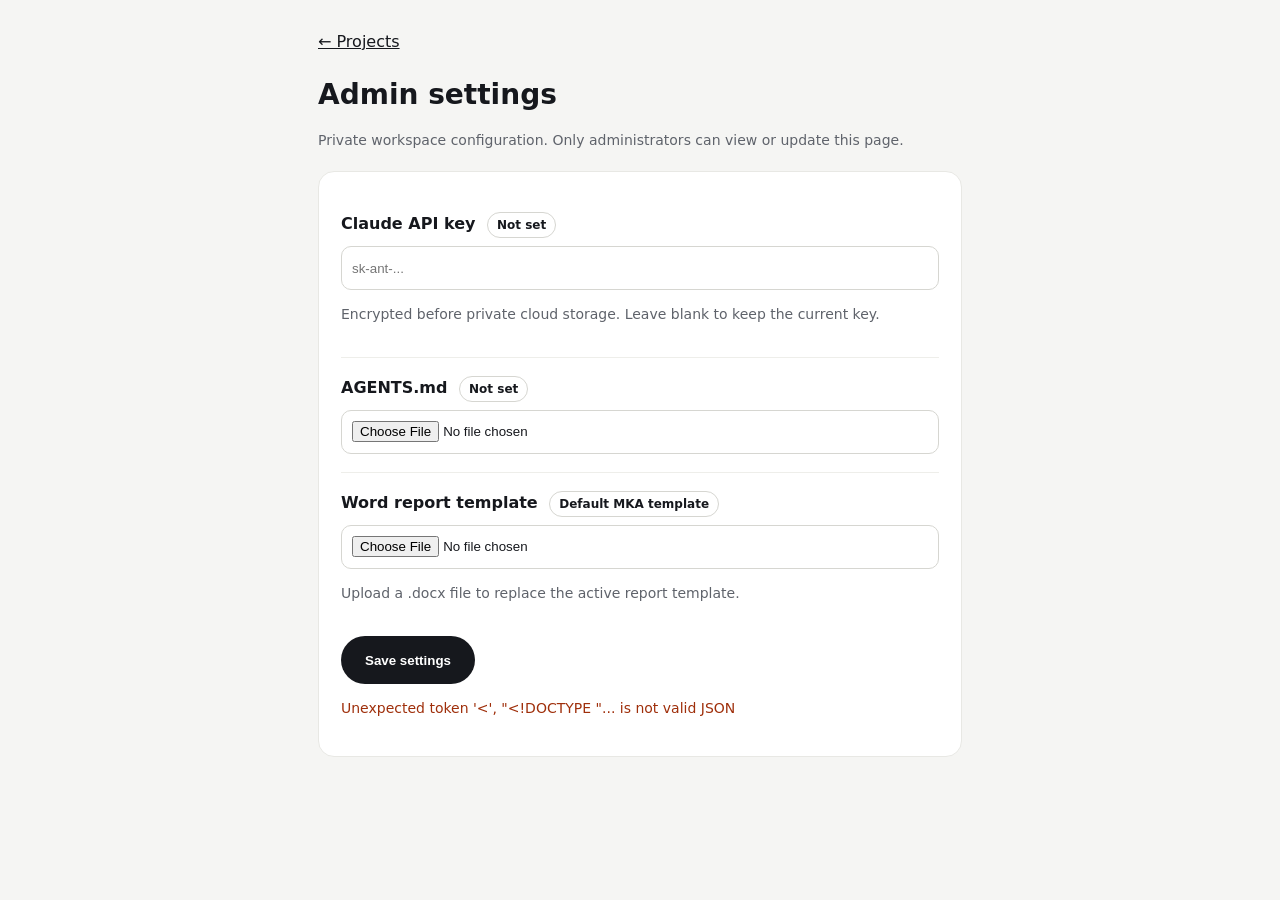
==== webapp/templates/cloud_admin.html @ 57e41309 "Redesign mobile capture and add AI report delivery" ====
<!doctype html><html lang="en"><head><meta charset="utf-8"><meta name="viewport" content="width=device-width,initial-scale=1"><title>Admin settings - MKA Site Visit Buddy</title><style>:root{font:16px/1.5 Inter,system-ui;color:#16181d;background:#f5f5f3}*{box-sizing:border-box}body{margin:0}main{max-width:680px;margin:auto;padding:30px 18px}a{color:#16181d}.card{background:#fff;border:1px solid #e8e8e4;border-radius:16px;padding:22px;margin:20px 0}h1{font-size:28px;margin:20px 0 4px}h2{font-size:16px;margin:0 0 6px}.muted{color:#5f636b;font-size:14px}.field{padding:18px 0;border-top:1px solid #eeeeea}.field:first-of-type{border-top:0}label{display:block;font-weight:650;margin-bottom:8px}input{width:100%;min-height:44px;border:1px solid #d6d6d1;border-radius:10px;padding:10px}button{min-height:48px;border:0;border-radius:999px;background:#16181d;color:#fff;padding:0 24px;font-weight:650;cursor:pointer}.status{font-size:14px;min-height:22px}.saved{color:#5f636b}.error{color:#9f2f0b}.badge{display:inline-block;border:1px solid #d6d6d1;border-radius:999px;padding:3px 9px;font-size:12px;margin-left:6px}</style></head><body><main><a href="/">&larr; Projects</a><h1>Admin settings</h1><p class="muted">Private workspace configuration. Only administrators can view or update this page.</p><form class="card" id="settings"><div class="field"><label for="api-key">Claude API key <span class="badge" id="secret-status">Not set</span></label><input id="api-key" name="api_key" type="password" autocomplete="off" placeholder="sk-ant-..."><p class="muted">Encrypted before private cloud storage. Leave blank to keep the current key.</p></div><div class="field"><label for="agents">AGENTS.md <span class="badge" id="agents-status">Not set</span></label><input id="agents" name="agents" type="file" accept=".md,text/markdown"></div><div class="field"><label for="template">Word report template <span class="badge" id="template-status">Default MKA template</span></label><input id="template" name="template" type="file" accept=".docx,application/vnd.openxmlformats-officedocument.wordprocessingml.document"><p class="muted">Upload a .docx file to replace the active report template.</p></div><button id="save">Save settings</button><p class="status" id="message" role="status"></p></form></main><script>
const form=document.querySelector("#settings"),message=document.querySelector("#message");async function status(){const response=await fetch("/api/admin/settings");const data=await response.json();if(!response.ok)throw new Error(data.error);document.querySelector("#secret-status").textContent=data.secret?"Configured":"Not set";document.querySelector("#agents-status").textContent=data.agents?"Uploaded":"Not set";document.querySelector("#template-status").textContent=data.template?"Custom template":"Default MKA template"}form.onsubmit=async event=>{event.preventDefault();const button=document.querySelector("#save");button.disabled=true;message.className="status";message.textContent="Saving...";try{const response=await fetch("/api/admin/settings",{method:"POST",body:new FormData(form)}),data=await response.json();if(!response.ok)throw new Error(data.error);message.className="status saved";message.textContent=data.message;form.reset();await status()}catch(error){message.className="status error";message.textContent=error.message}finally{button.disabled=false}};status().catch(error=>{message.className="status error";message.textContent=error.message});
</script></body></html>
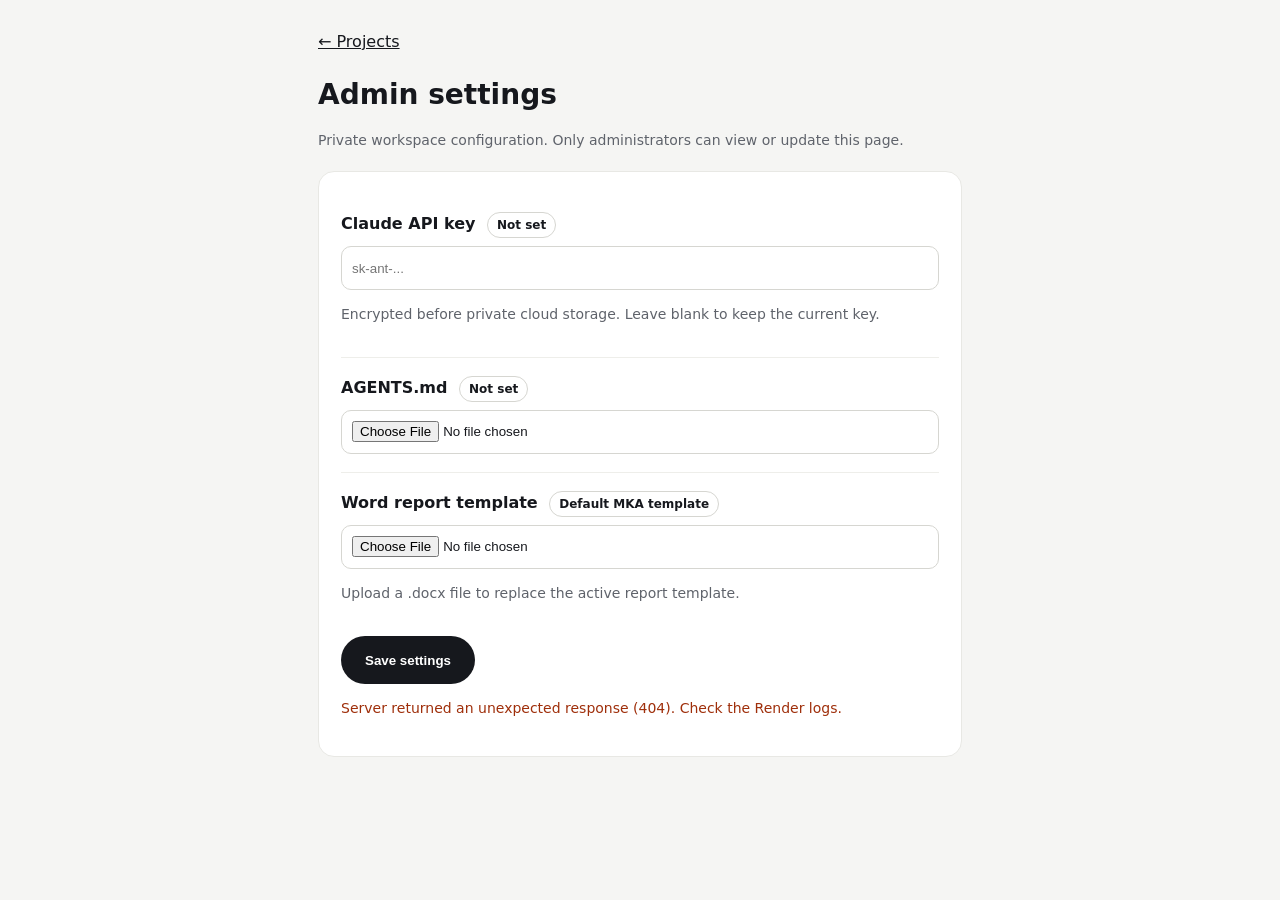
==== commit 9ee9f42a: "Return JSON errors from admin settings API" ====
--- a/webapp/templates/cloud_admin.html
+++ b/webapp/templates/cloud_admin.html
@@ -1,3 +1,3 @@
 <!doctype html><html lang="en"><head><meta charset="utf-8"><meta name="viewport" content="width=device-width,initial-scale=1"><title>Admin settings - MKA Site Visit Buddy</title><style>:root{font:16px/1.5 Inter,system-ui;color:#16181d;background:#f5f5f3}*{box-sizing:border-box}body{margin:0}main{max-width:680px;margin:auto;padding:30px 18px}a{color:#16181d}.card{background:#fff;border:1px solid #e8e8e4;border-radius:16px;padding:22px;margin:20px 0}h1{font-size:28px;margin:20px 0 4px}h2{font-size:16px;margin:0 0 6px}.muted{color:#5f636b;font-size:14px}.field{padding:18px 0;border-top:1px solid #eeeeea}.field:first-of-type{border-top:0}label{display:block;font-weight:650;margin-bottom:8px}input{width:100%;min-height:44px;border:1px solid #d6d6d1;border-radius:10px;padding:10px}button{min-height:48px;border:0;border-radius:999px;background:#16181d;color:#fff;padding:0 24px;font-weight:650;cursor:pointer}.status{font-size:14px;min-height:22px}.saved{color:#5f636b}.error{color:#9f2f0b}.badge{display:inline-block;border:1px solid #d6d6d1;border-radius:999px;padding:3px 9px;font-size:12px;margin-left:6px}</style></head><body><main><a href="/">&larr; Projects</a><h1>Admin settings</h1><p class="muted">Private workspace configuration. Only administrators can view or update this page.</p><form class="card" id="settings"><div class="field"><label for="api-key">Claude API key <span class="badge" id="secret-status">Not set</span></label><input id="api-key" name="api_key" type="password" autocomplete="off" placeholder="sk-ant-..."><p class="muted">Encrypted before private cloud storage. Leave blank to keep the current key.</p></div><div class="field"><label for="agents">AGENTS.md <span class="badge" id="agents-status">Not set</span></label><input id="agents" name="agents" type="file" accept=".md,text/markdown"></div><div class="field"><label for="template">Word report template <span class="badge" id="template-status">Default MKA template</span></label><input id="template" name="template" type="file" accept=".docx,application/vnd.openxmlformats-officedocument.wordprocessingml.document"><p class="muted">Upload a .docx file to replace the active report template.</p></div><button id="save">Save settings</button><p class="status" id="message" role="status"></p></form></main><script>
-const form=document.querySelector("#settings"),message=document.querySelector("#message");async function status(){const response=await fetch("/api/admin/settings");const data=await response.json();if(!response.ok)throw new Error(data.error);document.querySelector("#secret-status").textContent=data.secret?"Configured":"Not set";document.querySelector("#agents-status").textContent=data.agents?"Uploaded":"Not set";document.querySelector("#template-status").textContent=data.template?"Custom template":"Default MKA template"}form.onsubmit=async event=>{event.preventDefault();const button=document.querySelector("#save");button.disabled=true;message.className="status";message.textContent="Saving...";try{const response=await fetch("/api/admin/settings",{method:"POST",body:new FormData(form)}),data=await response.json();if(!response.ok)throw new Error(data.error);message.className="status saved";message.textContent=data.message;form.reset();await status()}catch(error){message.className="status error";message.textContent=error.message}finally{button.disabled=false}};status().catch(error=>{message.className="status error";message.textContent=error.message});
+const form=document.querySelector("#settings"),message=document.querySelector("#message");async function decode(response){const text=await response.text();let data;try{data=JSON.parse(text)}catch(_error){throw new Error(response.status===401?"Your session expired. Sign in again.":"Server returned an unexpected response ("+response.status+"). Check the Render logs.")}if(!response.ok)throw new Error(data.error||"Request failed");return data}async function status(){const response=await fetch("/api/admin/settings");const data=await decode(response);document.querySelector("#secret-status").textContent=data.secret?"Configured":"Not set";document.querySelector("#agents-status").textContent=data.agents?"Uploaded":"Not set";document.querySelector("#template-status").textContent=data.template?"Custom template":"Default MKA template"}form.onsubmit=async event=>{event.preventDefault();const button=document.querySelector("#save");button.disabled=true;message.className="status";message.textContent="Saving...";try{const response=await fetch("/api/admin/settings",{method:"POST",body:new FormData(form)}),data=await decode(response);message.className="status saved";message.textContent=data.message;form.reset();await status()}catch(error){message.className="status error";message.textContent=error.message}finally{button.disabled=false}};status().catch(error=>{message.className="status error";message.textContent=error.message});
 </script></body></html>
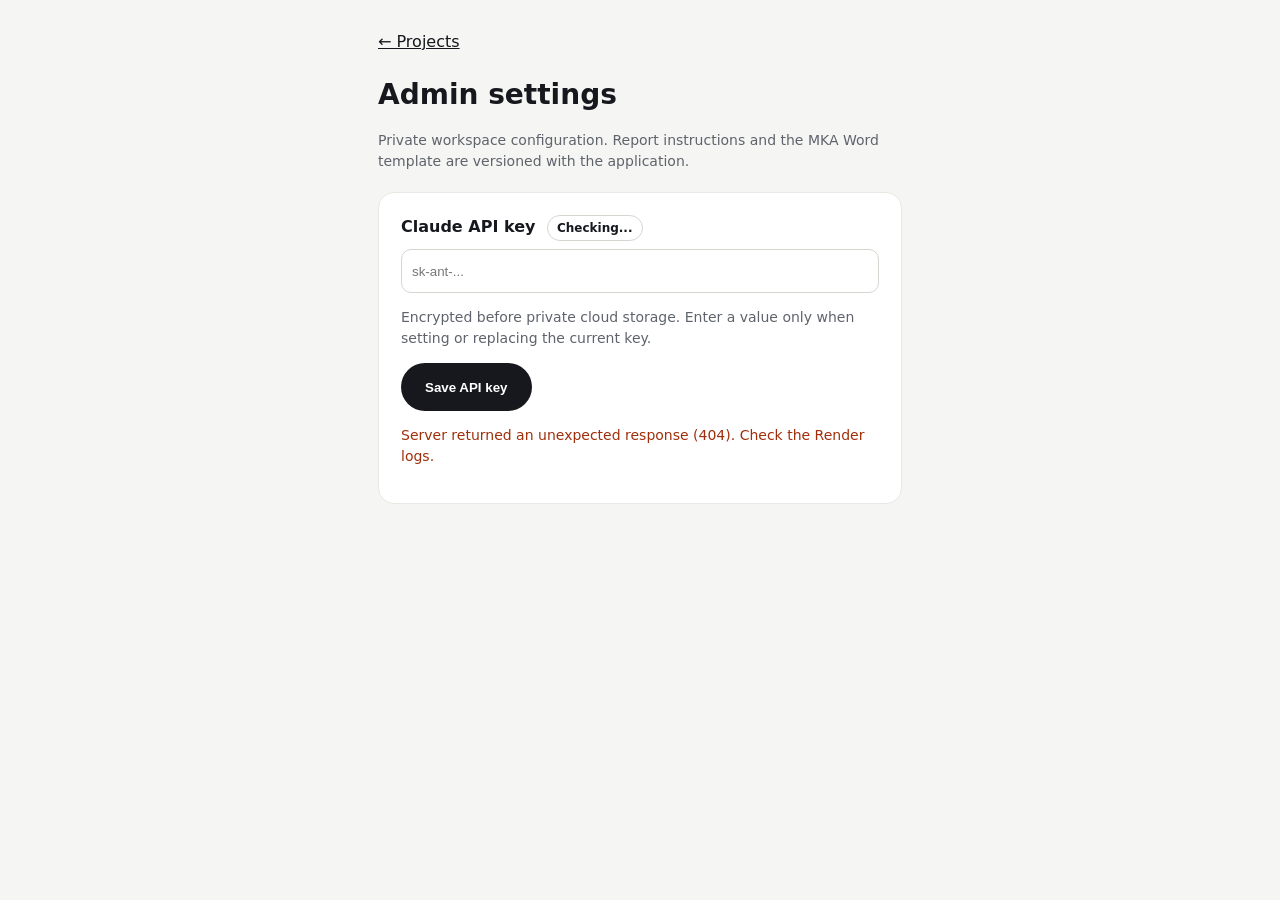
==== commit 64f565a1: "Version report instructions and template with app" ====
--- a/webapp/templates/cloud_admin.html
+++ b/webapp/templates/cloud_admin.html
@@ -1,3 +1,3 @@
-<!doctype html><html lang="en"><head><meta charset="utf-8"><meta name="viewport" content="width=device-width,initial-scale=1"><title>Admin settings - MKA Site Visit Buddy</title><style>:root{font:16px/1.5 Inter,system-ui;color:#16181d;background:#f5f5f3}*{box-sizing:border-box}body{margin:0}main{max-width:680px;margin:auto;padding:30px 18px}a{color:#16181d}.card{background:#fff;border:1px solid #e8e8e4;border-radius:16px;padding:22px;margin:20px 0}h1{font-size:28px;margin:20px 0 4px}h2{font-size:16px;margin:0 0 6px}.muted{color:#5f636b;font-size:14px}.field{padding:18px 0;border-top:1px solid #eeeeea}.field:first-of-type{border-top:0}label{display:block;font-weight:650;margin-bottom:8px}input{width:100%;min-height:44px;border:1px solid #d6d6d1;border-radius:10px;padding:10px}button{min-height:48px;border:0;border-radius:999px;background:#16181d;color:#fff;padding:0 24px;font-weight:650;cursor:pointer}.status{font-size:14px;min-height:22px}.saved{color:#5f636b}.error{color:#9f2f0b}.badge{display:inline-block;border:1px solid #d6d6d1;border-radius:999px;padding:3px 9px;font-size:12px;margin-left:6px}</style></head><body><main><a href="/">&larr; Projects</a><h1>Admin settings</h1><p class="muted">Private workspace configuration. Only administrators can view or update this page.</p><form class="card" id="settings"><div class="field"><label for="api-key">Claude API key <span class="badge" id="secret-status">Not set</span></label><input id="api-key" name="api_key" type="password" autocomplete="off" placeholder="sk-ant-..."><p class="muted">Encrypted before private cloud storage. Leave blank to keep the current key.</p></div><div class="field"><label for="agents">AGENTS.md <span class="badge" id="agents-status">Not set</span></label><input id="agents" name="agents" type="file" accept=".md,text/markdown"></div><div class="field"><label for="template">Word report template <span class="badge" id="template-status">Default MKA template</span></label><input id="template" name="template" type="file" accept=".docx,application/vnd.openxmlformats-officedocument.wordprocessingml.document"><p class="muted">Upload a .docx file to replace the active report template.</p></div><button id="save">Save settings</button><p class="status" id="message" role="status"></p></form></main><script>
-const form=document.querySelector("#settings"),message=document.querySelector("#message");async function decode(response){const text=await response.text();let data;try{data=JSON.parse(text)}catch(_error){throw new Error(response.status===401?"Your session expired. Sign in again.":"Server returned an unexpected response ("+response.status+"). Check the Render logs.")}if(!response.ok)throw new Error(data.error||"Request failed");return data}async function status(){const response=await fetch("/api/admin/settings");const data=await decode(response);document.querySelector("#secret-status").textContent=data.secret?"Configured":"Not set";document.querySelector("#agents-status").textContent=data.agents?"Uploaded":"Not set";document.querySelector("#template-status").textContent=data.template?"Custom template":"Default MKA template"}form.onsubmit=async event=>{event.preventDefault();const button=document.querySelector("#save");button.disabled=true;message.className="status";message.textContent="Saving...";try{const response=await fetch("/api/admin/settings",{method:"POST",body:new FormData(form)}),data=await decode(response);message.className="status saved";message.textContent=data.message;form.reset();await status()}catch(error){message.className="status error";message.textContent=error.message}finally{button.disabled=false}};status().catch(error=>{message.className="status error";message.textContent=error.message});
-</script></body></html>
+<!doctype html><html lang="en"><head><meta charset="utf-8"><meta name="viewport" content="width=device-width,initial-scale=1"><meta name="theme-color" content="#16181D"><title>Admin settings - MKA Site Visit Buddy</title><link rel="manifest" href="/static/manifest.webmanifest"><link rel="icon" href="/static/app-icon.svg"><style>:root{font:16px/1.5 Inter,system-ui;color:#16181d;background:#f5f5f3}*{box-sizing:border-box}body{margin:0}main{max-width:560px;margin:auto;padding:30px 18px}a{color:#16181d}.card{background:#fff;border:1px solid #e8e8e4;border-radius:16px;padding:22px;margin:20px 0}h1{font-size:28px;margin:20px 0 4px}.muted{color:#5f636b;font-size:14px}label{display:block;font-weight:650;margin-bottom:8px}input{width:100%;min-height:44px;border:1px solid #d6d6d1;border-radius:10px;padding:10px}button{min-height:48px;border:0;border-radius:999px;background:#16181d;color:#fff;padding:0 24px;font-weight:650;cursor:pointer}.status{font-size:14px;min-height:22px}.error{color:#9f2f0b}.badge{display:inline-block;border:1px solid #d6d6d1;border-radius:999px;padding:3px 9px;font-size:12px;margin-left:6px}</style></head><body><main><a href="/">&larr; Projects</a><h1>Admin settings</h1><p class="muted">Private workspace configuration. Report instructions and the MKA Word template are versioned with the application.</p><form class="card" id="settings"><label for="api-key">Claude API key <span class="badge" id="secret-status">Checking...</span></label><input id="api-key" name="api_key" type="password" autocomplete="off" placeholder="sk-ant-..."><p class="muted">Encrypted before private cloud storage. Enter a value only when setting or replacing the current key.</p><button id="save">Save API key</button><p class="status" id="message" role="status"></p></form></main><script>
+const form=document.querySelector("#settings"),message=document.querySelector("#message");async function decode(response){const text=await response.text();let data;try{data=JSON.parse(text)}catch(_error){throw new Error(response.status===401?"Your session expired. Sign in again.":"Server returned an unexpected response ("+response.status+"). Check the Render logs.")}if(!response.ok)throw new Error(data.error||"Request failed");return data}async function status(){const data=await decode(await fetch("/api/admin/settings"));document.querySelector("#secret-status").textContent=data.secret?"Configured":"Not set"}form.onsubmit=async event=>{event.preventDefault();const button=document.querySelector("#save");button.disabled=true;message.className="status";message.textContent="Saving...";try{const data=await decode(await fetch("/api/admin/settings",{method:"POST",body:new FormData(form)}));message.textContent=data.message;form.reset();await status()}catch(error){message.className="status error";message.textContent=error.message}finally{button.disabled=false}};status().catch(error=>{message.className="status error";message.textContent=error.message});
+</script><script src="/static/cloud_pwa.js"></script></body></html>
